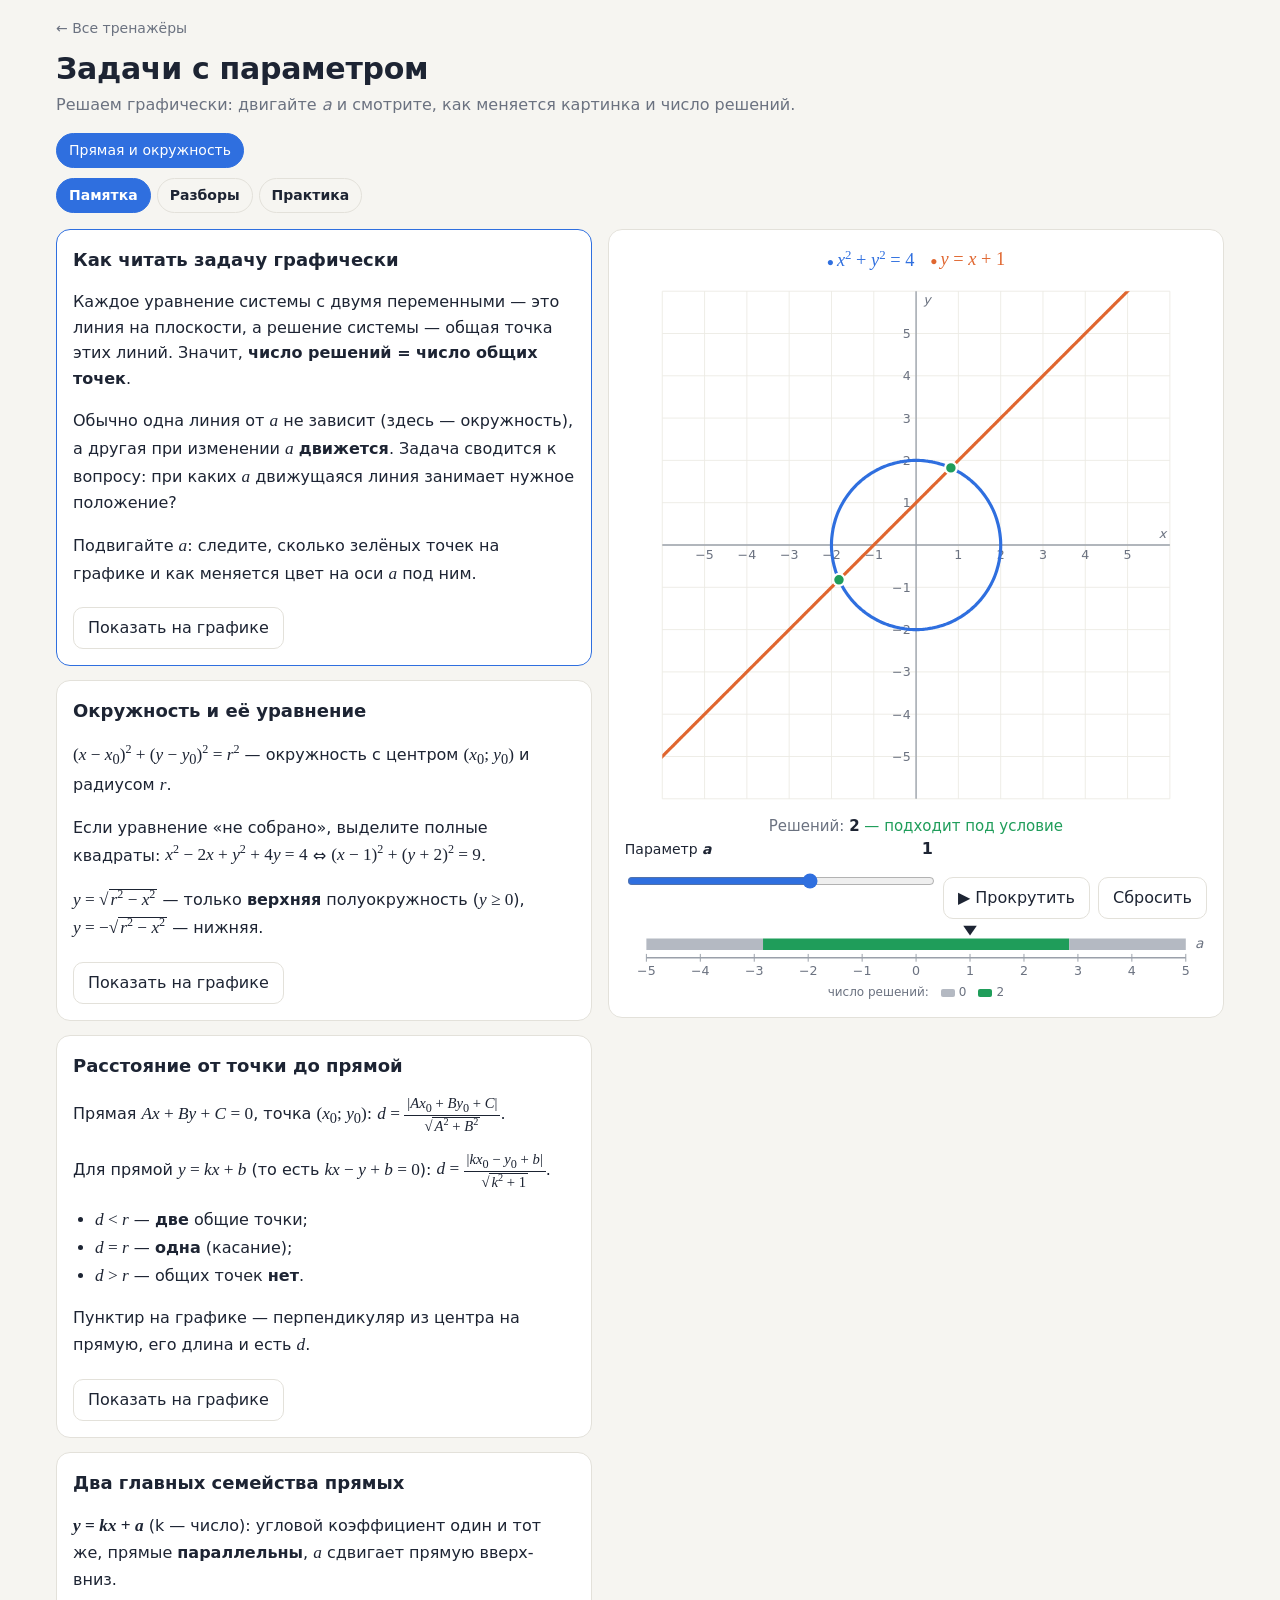
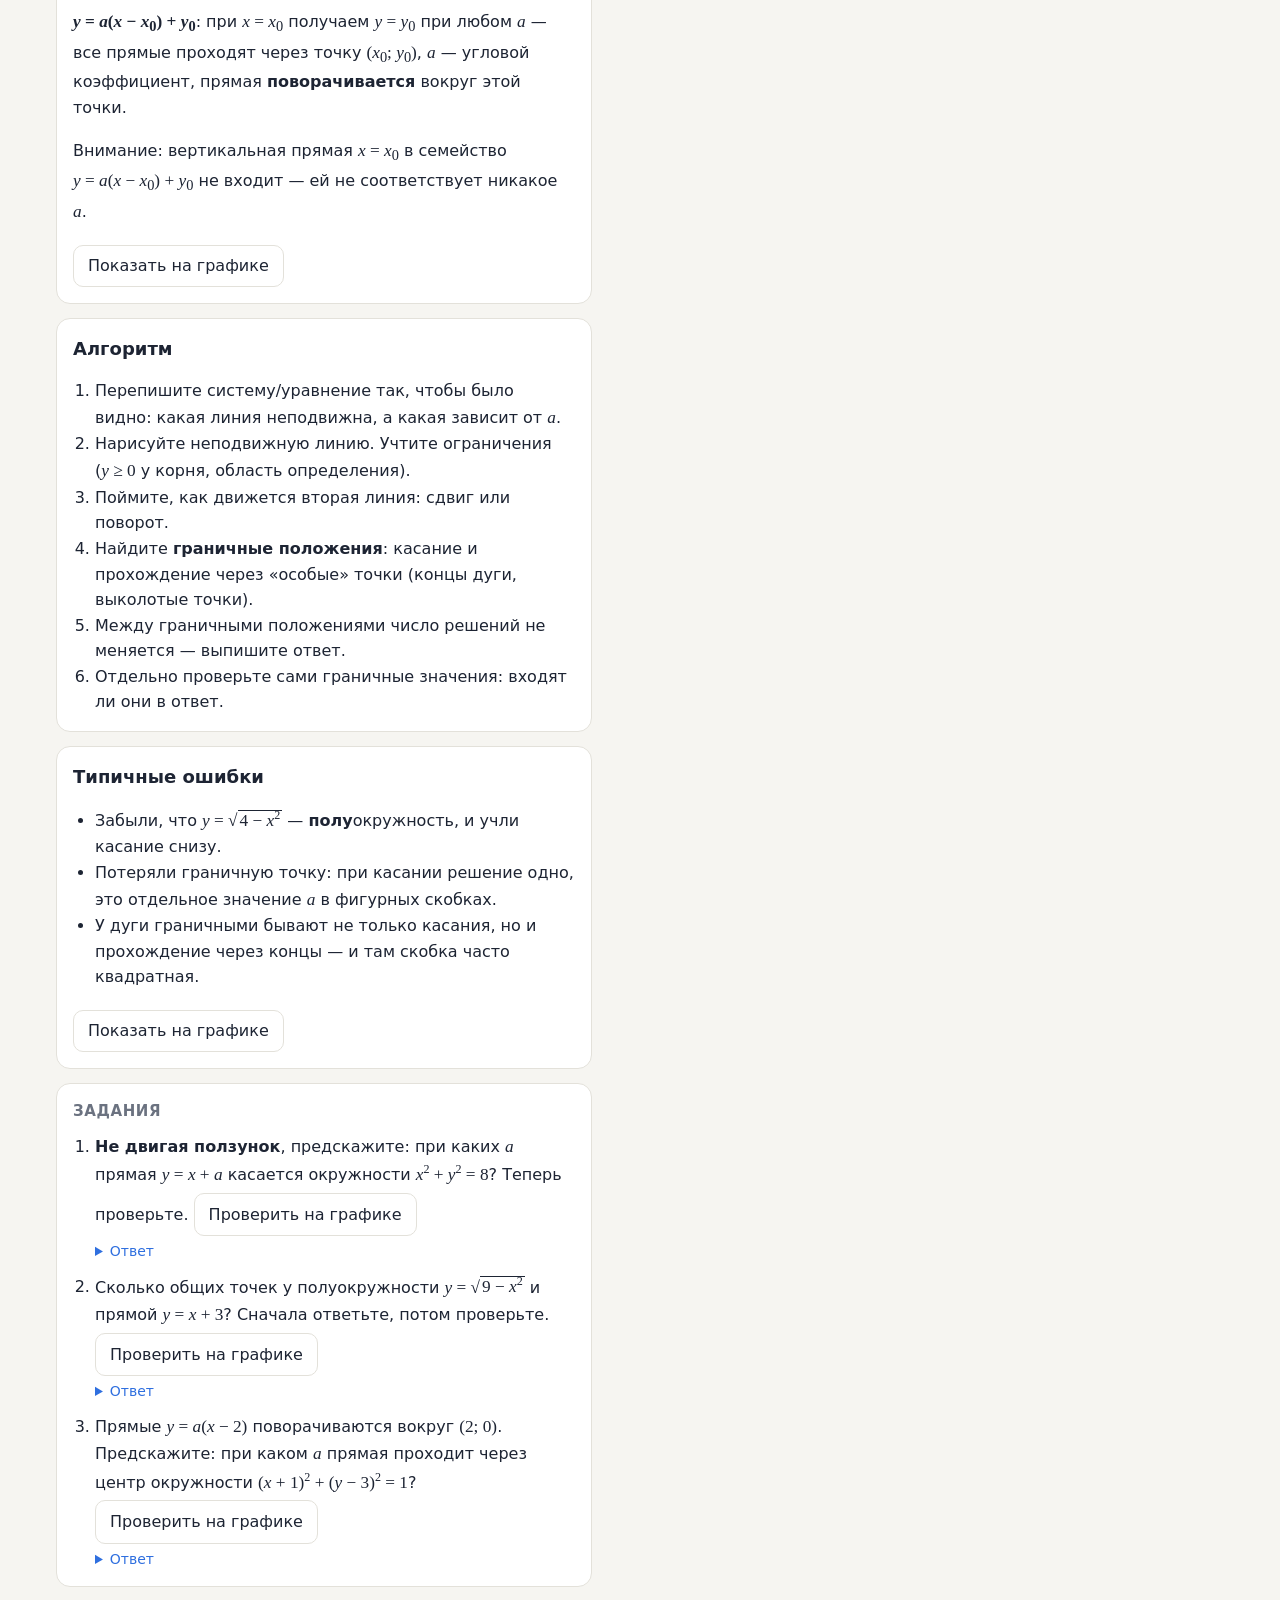
==== labs/parameters/index.html @ ad4dbe4e "Тренажёр «Задачи с параметром»: подтема «Прямая и окружность» - Движок: разбор формул, ответы-множес" ====
<!doctype html>
<html lang="ru">
<head>
<meta charset="utf-8">
<meta name="viewport" content="width=device-width, initial-scale=1">
<title>Задачи с параметром — Математическая лаборатория</title>
<link rel="stylesheet" href="../../shared/style.css">
<style>
  .frac { display: inline-flex; flex-direction: column; vertical-align: middle; text-align: center; font-size: .85em; line-height: 1.15; }
  .frac > span:first-child { border-bottom: 1.5px solid currentColor; padding: 0 3px; }
  .frac > span:last-child { padding: 0 3px; }
  .sqrt { white-space: nowrap; }
  .sqrt > span { border-top: 1.5px solid currentColor; padding: 0 2px; }
  .f { font-family: "Cambria Math", "STIX Two Math", "Times New Roman", serif; font-size: 1.08em; white-space: nowrap; }
  .f sup { font-size: .7em; }
  svg text { font-family: var(--font); }

  .pl { max-width: 1200px; margin: 0 auto; padding: 12px 16px 40px; display: grid; gap: 16px; }
  .pl-nav { display: grid; gap: 10px; }
  .pl-main { display: grid; grid-template-columns: minmax(0, 1fr) minmax(0, 1.15fr); gap: 16px; align-items: start; }
  @media (max-width: 860px) { .pl-main { grid-template-columns: minmax(0, 1fr); } }
  .pl-text { display: grid; gap: 14px; min-width: 0; }
  .pl-text .card > *:last-child { margin-bottom: 0; }
  .pl-text p, .pl-text li { line-height: 1.6; }
  .pl-text ul, .pl-text ol { padding-left: 22px; }
  .pl-stage { position: sticky; top: 8px; display: grid; gap: 10px; min-width: 0; }
  .pl-stage .plot { max-height: calc(100vh - 360px); min-height: 240px; }
  /* телефон: график сверху, под ним шаги и кнопки — не нужно листать туда-обратно */
  @media (max-width: 860px) {
    .pl-stage { order: -1; }
    .pl[data-tab="practice"] .pl-stage { order: 0; }
    .pl-stage .a-row { grid-template-columns: minmax(0, 1fr); }
    .pl-stage .plot { max-height: 46vh; min-height: 0; }
  }
  @media (max-width: 860px) { .pl-stage { position: static; } }
  .tabs .chip { font-weight: 600; }

  .memo-sec.active { border-color: var(--accent); }
  .memo-sec h3, .ex h3 { margin: 0 0 8px; font-size: 18px; }
  .scene-btn { margin-top: 4px; }

  .system { display: inline-flex; align-items: stretch; gap: 6px; margin: 6px 0; font-size: 1.1em; max-width: 100%; overflow-x: auto; }
  .system .brace { font-size: 2.6em; line-height: .9; font-weight: 200; }
  .system .rows { display: grid; gap: 4px; align-content: center; }

  .steps { display: grid; gap: 8px; margin: 10px 0; padding: 0; list-style: none; }
  .steps li { border-left: 3px solid var(--line); padding: 4px 0 4px 12px; color: var(--muted); }
  .steps li.cur { border-color: var(--accent); color: var(--ink); }
  .steps li.cur::marker { color: var(--accent); }

  .eqs { display: flex; flex-wrap: wrap; gap: 4px 16px; justify-content: center; font-size: 17px; }
  .eqs .p0 { color: var(--accent); } .eqs .p1 { color: var(--warm); }
  .eqs > span::before { content: "● "; font-size: 12px; vertical-align: middle; }
  .count { text-align: center; font-size: 15px; color: var(--muted); min-height: 1.5em; }
  .count b { color: var(--ink); }
  .a-row { display: grid; grid-template-columns: minmax(0, 1fr) auto; gap: 10px; align-items: end; }
  .map { width: 100%; height: auto; display: block; touch-action: none; cursor: pointer; }
  .map-legend { display: flex; gap: 12px; flex-wrap: wrap; font-size: 12px; color: var(--muted); justify-content: center; }
  .map-legend i { display: inline-block; width: 14px; height: 8px; border-radius: 2px; margin-right: 4px; vertical-align: middle; }
  .hidden-stage { text-align: center; color: var(--muted); padding: 40px 16px; }

  .answer-box { display: grid; gap: 8px; }
  .answer-box input { width: 100%; padding: 10px 12px; border-radius: 10px; border: 1px solid var(--line); background: var(--panel); font-size: 18px; }
  .kbd { display: flex; flex-wrap: wrap; gap: 6px; }
  .kbd button { min-width: 40px; padding: 6px 10px; border-radius: 8px; border: 1px solid var(--line); background: var(--bg); cursor: pointer; font-size: 16px; }
  .preview { font-size: 15px; color: var(--muted); min-height: 1.5em; }
  .preview.err { color: #d4483b; }
  .verdict-box { border-radius: 10px; padding: 10px 12px; font-weight: 600; }
  .verdict-box.ok { background: color-mix(in srgb, var(--good) 15%, transparent); color: var(--good); }
  .verdict-box.bad { background: color-mix(in srgb, #e5484d 14%, transparent); color: #d4483b; }
  .verdict-box .right { display: block; font-weight: 400; color: var(--ink); margin-top: 4px; }
  .src-note { font-size: 13px; color: var(--muted); }
</style>
</head>
<body>
<header class="lab-header">
  <a class="back" href="../../index.html">← Все тренажёры</a>
  <h1>Задачи с параметром</h1>
  <p>Решаем графически: двигайте <i>a</i> и смотрите, как меняется картинка и число решений.</p>
</header>

<main class="pl">
  <div class="pl-nav">
    <div class="chips" id="topics" role="group" aria-label="Подтема"></div>
    <div class="chips tabs" id="tabs" role="group" aria-label="Раздел">
      <button class="chip" data-tab="memo">Памятка</button>
      <button class="chip" data-tab="examples">Разборы</button>
      <button class="chip" data-tab="practice">Практика</button>
    </div>
  </div>

  <div class="pl-main">
    <section class="pl-text" id="text"></section>

    <section class="pl-stage">
      <div class="card" id="stageCard">
        <div class="eqs" id="eqs"></div>
        <svg class="plot" id="plot" role="img" aria-label="График"></svg>
        <div class="count" id="count"></div>
        <div class="a-row">
          <div id="aSlider"></div>
          <div class="btn-row">
            <button class="btn" id="play" title="Прокрутить a по всему диапазону">▶ Прокрутить</button>
            <button class="btn" id="reset" title="Вернуть a в начальное положение">Сбросить</button>
          </div>
        </div>
        <svg class="map" id="map" role="img" aria-label="Карта ответа: число решений при разных a"></svg>
        <div class="map-legend" id="legend"></div>
      </div>
      <div class="card hidden-stage" id="stageHidden" hidden>
        <p>График откроется после проверки — сначала попробуйте решить сами.</p>
        <button class="btn" id="peek">Всё равно показать</button>
      </div>
    </section>
  </div>
</main>

<script src="../../shared/ui.js"></script>
<script src="engine/expr.js"></script>
<script src="engine/sets.js"></script>
<script src="engine/solve.js"></script>
<script src="engine/plot.js"></script>
<script src="topics/circle-line.js"></script>
<script src="bank/teacher.js"></script>
<script src="app.js"></script>
</body>
</html>
---- shared/style.css ----
:root {
  --bg: #f6f5f1;
  --panel: #ffffff;
  --ink: #1d2433;
  --muted: #6b7280;
  --line: #e3e1da;
  --grid: #ecebe5;
  --axis: #9aa0aa;
  --accent: #2f6fdf;      /* основной график */
  --accent-soft: #e6eefc;
  --ghost: #b4b9c2;       /* исходный график */
  --warm: #e0662f;        /* сдвиг, стрелки */
  --good: #1f9d5a;
  --target: #a24bd6;      /* график-цель */
  --radius: 14px;
  --font: "Inter", system-ui, -apple-system, "Segoe UI", Roboto, sans-serif;
}
@media (prefers-color-scheme: dark) {
  :root {
    --bg: #14171d; --panel: #1c2028; --ink: #e8eaee; --muted: #9aa1ad;
    --line: #2c323d; --grid: #232833; --axis: #5d6573;
    --accent: #6ea0ff; --accent-soft: #23314d; --ghost: #5a6170;
    --warm: #ff8a52; --good: #3cc47c; --target: #c47cf0;
  }
}
* { box-sizing: border-box; }
html, body { margin: 0; }
body {
  background: var(--bg); color: var(--ink); font-family: var(--font);
  font-size: 16px; line-height: 1.5; -webkit-text-size-adjust: 100%;
}
a { color: var(--accent); }
button, input, select { font: inherit; color: inherit; }

/* Шапка */
.lab-header {
  max-width: 1200px; margin: 0 auto; padding: 16px 16px 4px;
}
.lab-header .back { font-size: 14px; text-decoration: none; color: var(--muted); }
.lab-header .back:hover { color: var(--accent); }
.lab-header h1 { margin: 6px 0 2px; font-size: clamp(22px, 4vw, 30px); letter-spacing: -0.01em; }
.lab-header p { margin: 0; color: var(--muted); }

/* Раскладка: панель + модель */
/* Компьютер: панель слева, модель и задания справа.
   Телефон: модель → панель → задания (ползунки сразу под графиком). */
.lab {
  max-width: 1200px; margin: 0 auto; padding: 12px 16px 40px;
  display: grid; grid-template-columns: 320px minmax(0, 1fr); gap: 16px; align-items: start;
  grid-template-areas: "panel stage" "panel tasks";
}
.lab > .panel { grid-area: panel; }
.lab > .stage { grid-area: stage; }
.lab > .tasks { grid-area: tasks; }
@media (max-width: 820px) {
  .lab { grid-template-columns: minmax(0, 1fr); grid-template-areas: "stage" "panel" "tasks"; }
}
.card {
  background: var(--panel); border: 1px solid var(--line);
  border-radius: var(--radius); padding: 16px;
}
.card h2 { font-size: 15px; margin: 0 0 10px; color: var(--muted); font-weight: 600;
  text-transform: uppercase; letter-spacing: 0.04em; }
.panel { display: flex; flex-direction: column; gap: 16px; }

/* Переключатель-плитки */
.chips { display: flex; flex-wrap: wrap; gap: 6px; }
.chip {
  border: 1px solid var(--line); background: transparent; border-radius: 999px;
  padding: 6px 12px; cursor: pointer; font-size: 14px;
}
.chip:hover { border-color: var(--accent); }
.chip[aria-pressed="true"] { background: var(--accent); border-color: var(--accent); color: #fff; }

/* Ползунок */
.slider { display: grid; gap: 4px; }
.slider-top { display: flex; justify-content: space-between; align-items: baseline; gap: 8px; }
.slider label { font-size: 14px; }
.slider output { font-variant-numeric: tabular-nums; font-weight: 700; min-width: 3.5ch; text-align: right; }
.slider input[type=range] { width: 100%; accent-color: var(--accent); height: 28px; }
.slider .hint { font-size: 13px; color: var(--muted); min-height: 1.4em; }

/* Чекбоксы и кнопки */
.toggles { display: grid; gap: 6px; font-size: 14px; }
.toggles label { display: flex; gap: 8px; align-items: center; cursor: pointer; }
.btn-row { display: flex; gap: 8px; flex-wrap: wrap; }
.btn {
  border: 1px solid var(--line); background: var(--panel); border-radius: 10px;
  padding: 8px 14px; cursor: pointer;
}
.btn:hover { border-color: var(--accent); }
.btn.primary { background: var(--accent); color: #fff; border-color: var(--accent); }

/* Формула */
.formula {
  font-family: "Cambria Math", "STIX Two Math", "Times New Roman", serif;
  font-size: clamp(22px, 3.2vw, 30px); text-align: center; padding: 6px 0 2px;
  white-space: nowrap; overflow-x: auto;
}
.formula .p { color: var(--warm); font-weight: 700; }
.formula .q { color: var(--warm); font-weight: 700; }
.verdict { text-align: center; color: var(--muted); font-size: 15px; min-height: 1.5em; }
.verdict b { color: var(--warm); }

/* Сцена */
.stage { display: flex; flex-direction: column; gap: 16px; }
.plot {
  width: 100%; height: auto; max-height: calc(100vh - 230px); min-height: 300px;
  display: block; margin: 0 auto; touch-action: none; user-select: none;
}
@media (max-width: 820px) { .plot { max-height: 55vh; min-height: 0; } }
.legend { display: flex; gap: 14px; flex-wrap: wrap; font-size: 13px; color: var(--muted); justify-content: center; }
.legend span::before {
  content: ""; display: inline-block; width: 18px; height: 0; margin-right: 6px;
  vertical-align: middle; border-top: 3px solid currentColor;
}
.legend .l-main { color: var(--accent); }
.legend .l-ghost { color: var(--ghost); }
.legend .l-ghost::before { border-top-style: dashed; }
.legend .l-target { color: var(--target); }
.legend .l-target::before { border-top-style: dotted; }

/* Задания */
.tasks ol { margin: 0; padding-left: 22px; display: grid; gap: 10px; }
.tasks details { margin-top: 4px; font-size: 14px; color: var(--muted); }
.tasks summary { cursor: pointer; color: var(--accent); }

/* Каталог */
.catalog { max-width: 1200px; margin: 0 auto; padding: 8px 16px 40px; }
.catalog-tools { display: flex; gap: 8px; flex-wrap: wrap; margin: 12px 0 16px; }
.catalog-tools input {
  flex: 1 1 240px; padding: 10px 14px; border-radius: 10px;
  border: 1px solid var(--line); background: var(--panel);
}
.grid-cards { display: grid; grid-template-columns: repeat(auto-fill, minmax(260px, 1fr)); gap: 14px; }
.lab-card {
  display: block; text-decoration: none; color: inherit; background: var(--panel);
  border: 1px solid var(--line); border-radius: var(--radius); padding: 16px;
  transition: border-color .15s, transform .15s;
}
.lab-card:hover { border-color: var(--accent); transform: translateY(-2px); }
.lab-card h3 { margin: 4px 0 6px; font-size: 18px; }
.lab-card p { margin: 0; color: var(--muted); font-size: 14px; }
.tag { display: inline-block; font-size: 12px; padding: 2px 8px; border-radius: 999px;
  background: var(--accent-soft); color: var(--accent); margin-right: 4px; }
.empty { color: var(--muted); }
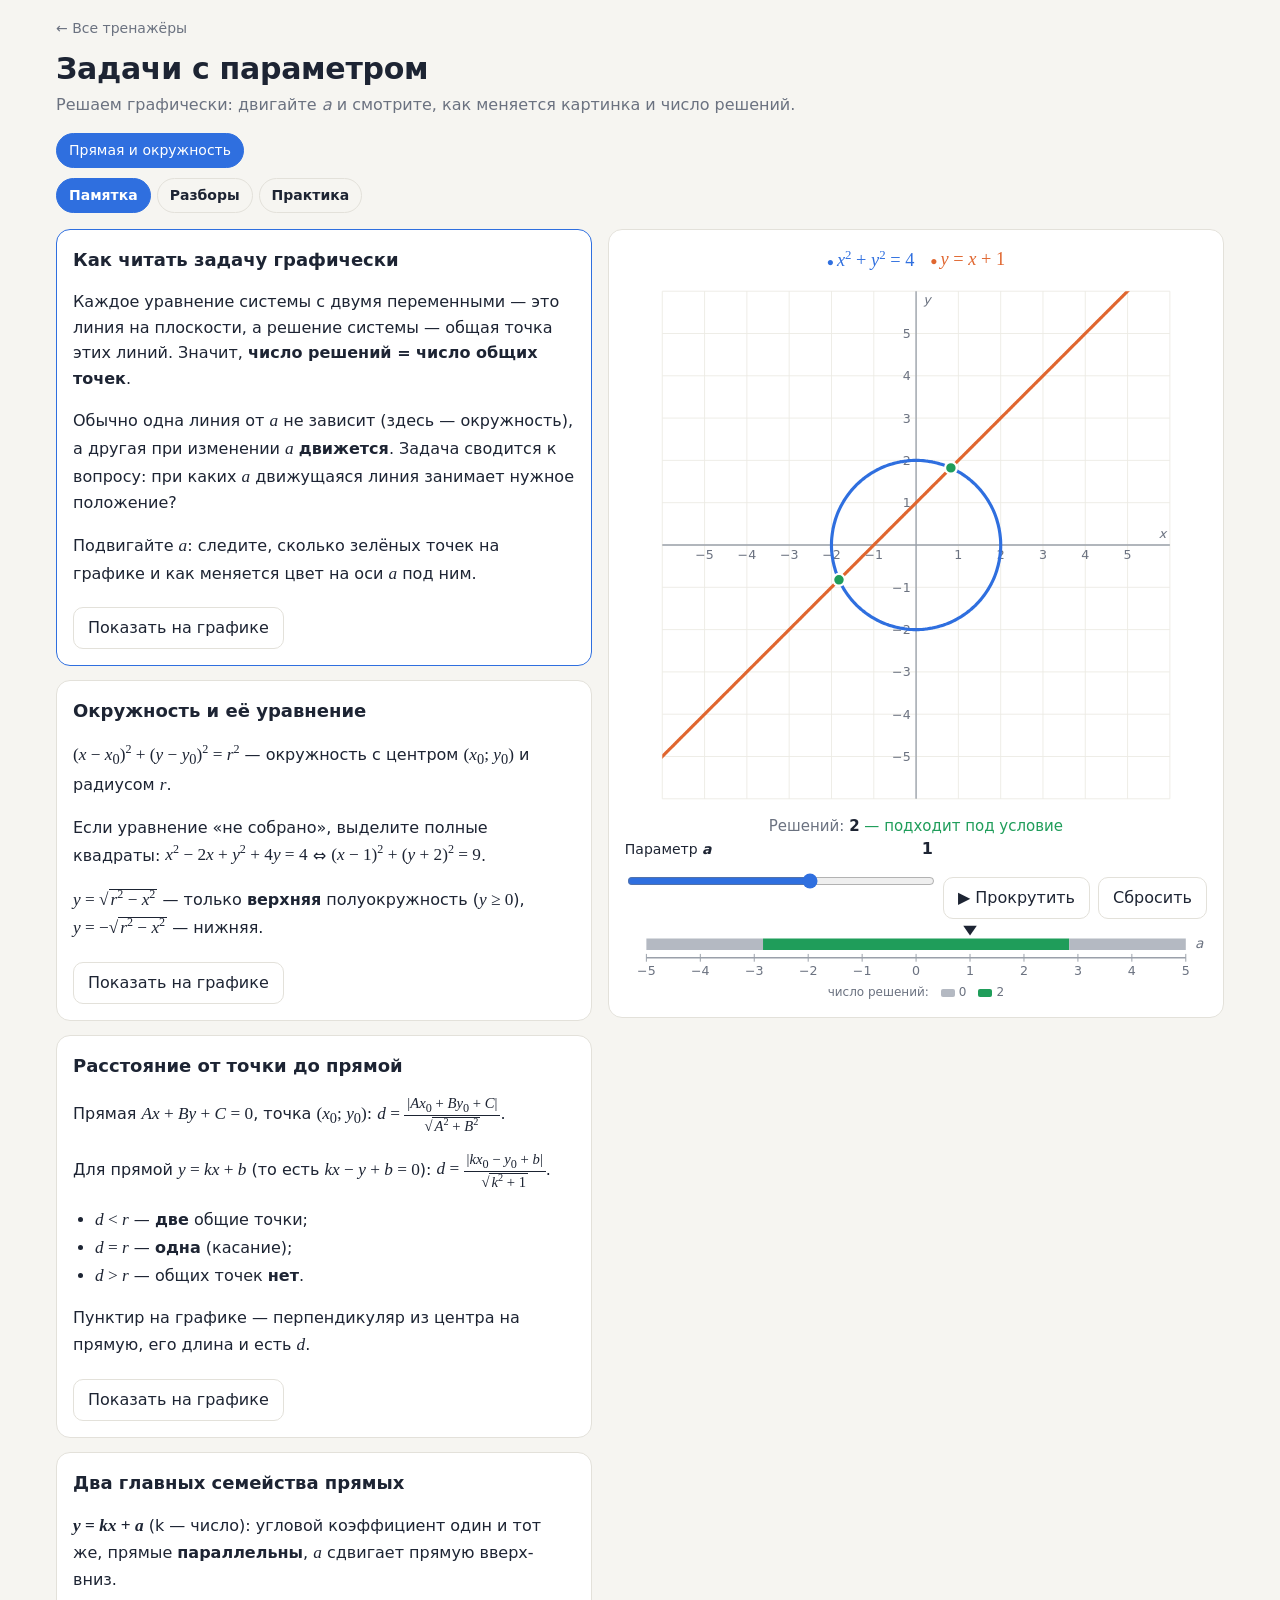
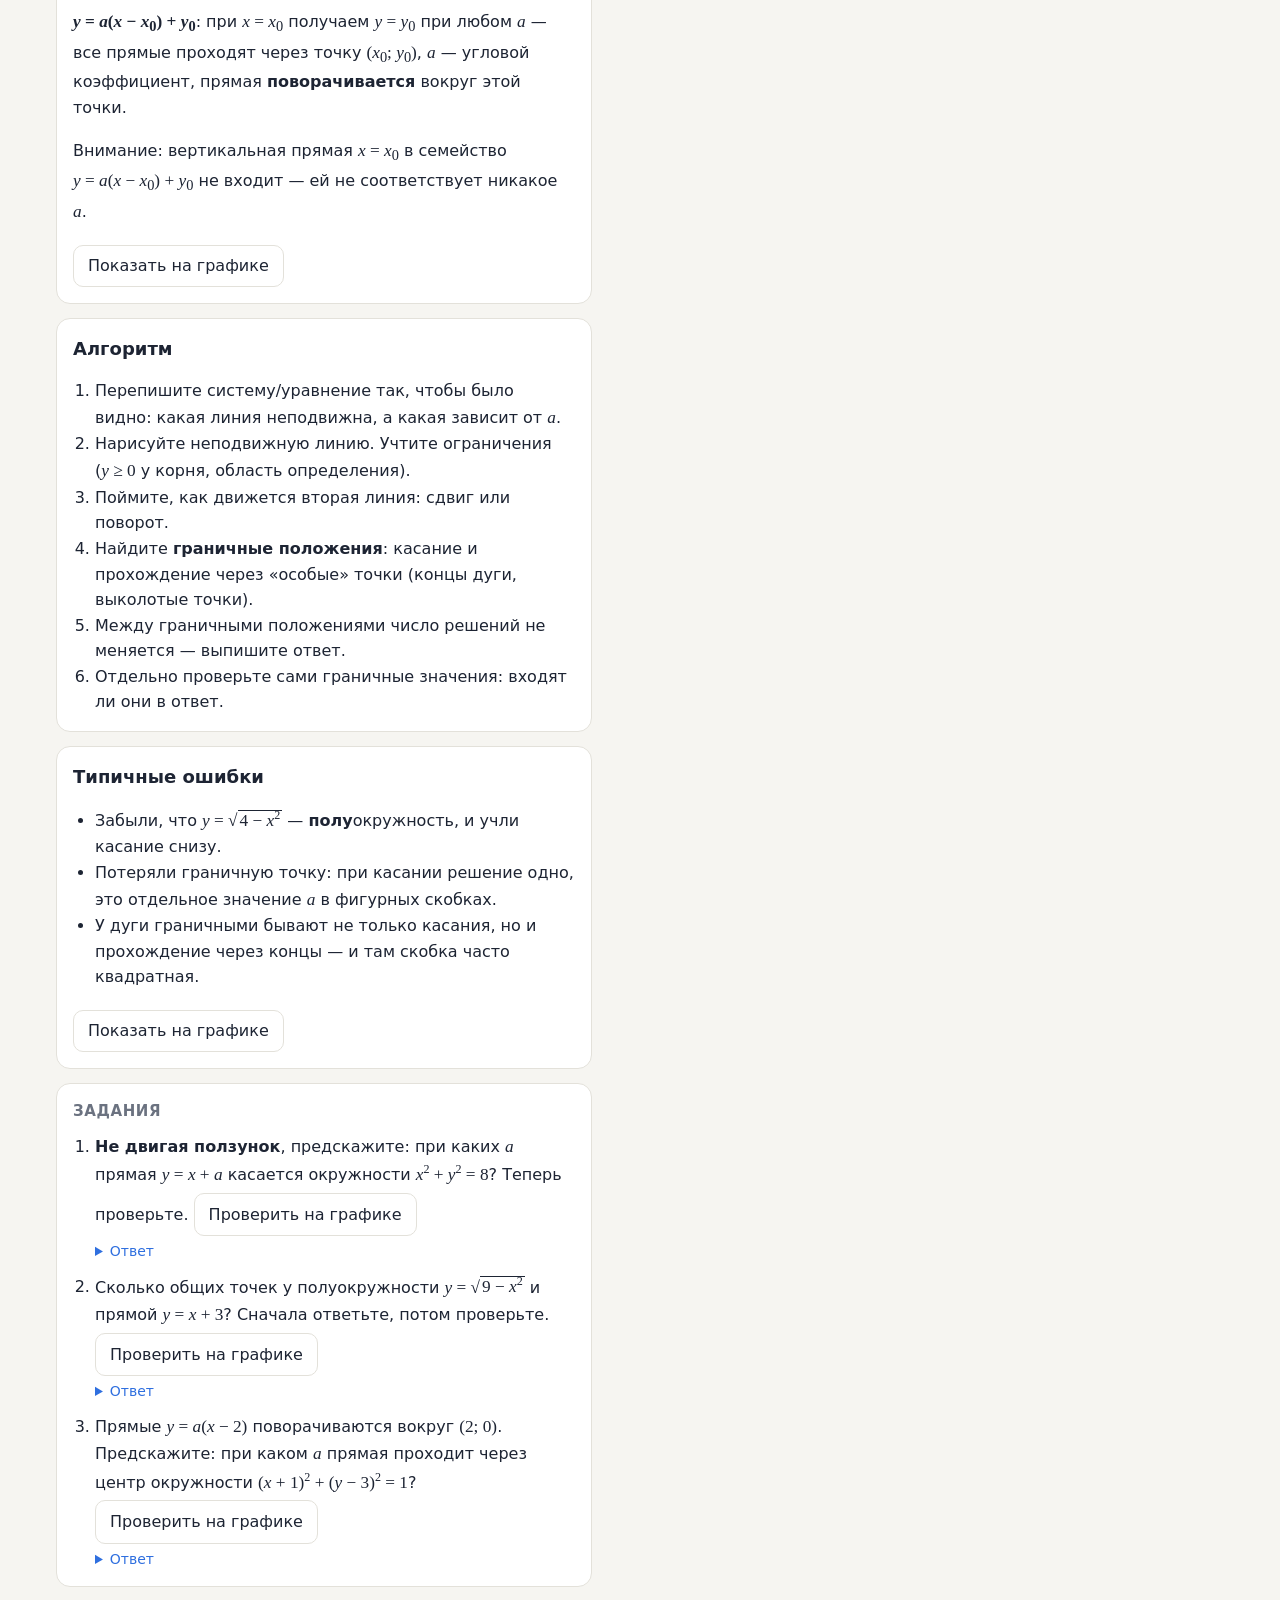
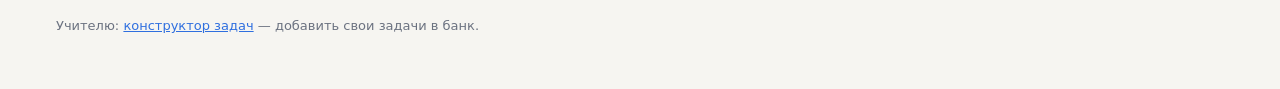
==== commit 1207da7b: "Конструктор задач для учителя - editor.html/editor.js: список задач банка, форма (условие, система, " ====
--- a/labs/parameters/index.html
+++ b/labs/parameters/index.html
@@ -5,72 +5,7 @@
 <meta name="viewport" content="width=device-width, initial-scale=1">
 <title>Задачи с параметром — Математическая лаборатория</title>
 <link rel="stylesheet" href="../../shared/style.css">
-<style>
-  .frac { display: inline-flex; flex-direction: column; vertical-align: middle; text-align: center; font-size: .85em; line-height: 1.15; }
-  .frac > span:first-child { border-bottom: 1.5px solid currentColor; padding: 0 3px; }
-  .frac > span:last-child { padding: 0 3px; }
-  .sqrt { white-space: nowrap; }
-  .sqrt > span { border-top: 1.5px solid currentColor; padding: 0 2px; }
-  .f { font-family: "Cambria Math", "STIX Two Math", "Times New Roman", serif; font-size: 1.08em; white-space: nowrap; }
-  .f sup { font-size: .7em; }
-  svg text { font-family: var(--font); }
-
-  .pl { max-width: 1200px; margin: 0 auto; padding: 12px 16px 40px; display: grid; gap: 16px; }
-  .pl-nav { display: grid; gap: 10px; }
-  .pl-main { display: grid; grid-template-columns: minmax(0, 1fr) minmax(0, 1.15fr); gap: 16px; align-items: start; }
-  @media (max-width: 860px) { .pl-main { grid-template-columns: minmax(0, 1fr); } }
-  .pl-text { display: grid; gap: 14px; min-width: 0; }
-  .pl-text .card > *:last-child { margin-bottom: 0; }
-  .pl-text p, .pl-text li { line-height: 1.6; }
-  .pl-text ul, .pl-text ol { padding-left: 22px; }
-  .pl-stage { position: sticky; top: 8px; display: grid; gap: 10px; min-width: 0; }
-  .pl-stage .plot { max-height: calc(100vh - 360px); min-height: 240px; }
-  /* телефон: график сверху, под ним шаги и кнопки — не нужно листать туда-обратно */
-  @media (max-width: 860px) {
-    .pl-stage { order: -1; }
-    .pl[data-tab="practice"] .pl-stage { order: 0; }
-    .pl-stage .a-row { grid-template-columns: minmax(0, 1fr); }
-    .pl-stage .plot { max-height: 46vh; min-height: 0; }
-  }
-  @media (max-width: 860px) { .pl-stage { position: static; } }
-  .tabs .chip { font-weight: 600; }
-
-  .memo-sec.active { border-color: var(--accent); }
-  .memo-sec h3, .ex h3 { margin: 0 0 8px; font-size: 18px; }
-  .scene-btn { margin-top: 4px; }
-
-  .system { display: inline-flex; align-items: stretch; gap: 6px; margin: 6px 0; font-size: 1.1em; max-width: 100%; overflow-x: auto; }
-  .system .brace { font-size: 2.6em; line-height: .9; font-weight: 200; }
-  .system .rows { display: grid; gap: 4px; align-content: center; }
-
-  .steps { display: grid; gap: 8px; margin: 10px 0; padding: 0; list-style: none; }
-  .steps li { border-left: 3px solid var(--line); padding: 4px 0 4px 12px; color: var(--muted); }
-  .steps li.cur { border-color: var(--accent); color: var(--ink); }
-  .steps li.cur::marker { color: var(--accent); }
-
-  .eqs { display: flex; flex-wrap: wrap; gap: 4px 16px; justify-content: center; font-size: 17px; }
-  .eqs .p0 { color: var(--accent); } .eqs .p1 { color: var(--warm); }
-  .eqs > span::before { content: "● "; font-size: 12px; vertical-align: middle; }
-  .count { text-align: center; font-size: 15px; color: var(--muted); min-height: 1.5em; }
-  .count b { color: var(--ink); }
-  .a-row { display: grid; grid-template-columns: minmax(0, 1fr) auto; gap: 10px; align-items: end; }
-  .map { width: 100%; height: auto; display: block; touch-action: none; cursor: pointer; }
-  .map-legend { display: flex; gap: 12px; flex-wrap: wrap; font-size: 12px; color: var(--muted); justify-content: center; }
-  .map-legend i { display: inline-block; width: 14px; height: 8px; border-radius: 2px; margin-right: 4px; vertical-align: middle; }
-  .hidden-stage { text-align: center; color: var(--muted); padding: 40px 16px; }
-
-  .answer-box { display: grid; gap: 8px; }
-  .answer-box input { width: 100%; padding: 10px 12px; border-radius: 10px; border: 1px solid var(--line); background: var(--panel); font-size: 18px; }
-  .kbd { display: flex; flex-wrap: wrap; gap: 6px; }
-  .kbd button { min-width: 40px; padding: 6px 10px; border-radius: 8px; border: 1px solid var(--line); background: var(--bg); cursor: pointer; font-size: 16px; }
-  .preview { font-size: 15px; color: var(--muted); min-height: 1.5em; }
-  .preview.err { color: #d4483b; }
-  .verdict-box { border-radius: 10px; padding: 10px 12px; font-weight: 600; }
-  .verdict-box.ok { background: color-mix(in srgb, var(--good) 15%, transparent); color: var(--good); }
-  .verdict-box.bad { background: color-mix(in srgb, #e5484d 14%, transparent); color: #d4483b; }
-  .verdict-box .right { display: block; font-weight: 400; color: var(--ink); margin-top: 4px; }
-  .src-note { font-size: 13px; color: var(--muted); }
-</style>
+<link rel="stylesheet" href="param.css">
 </head>
 <body>
 <header class="lab-header">
@@ -113,6 +48,7 @@
       </div>
     </section>
   </div>
+  <p class="src-note">Учителю: <a href="editor.html">конструктор задач</a> — добавить свои задачи в банк.</p>
 </main>
 
 <script src="../../shared/ui.js"></script>
@@ -120,6 +56,7 @@
 <script src="engine/sets.js"></script>
 <script src="engine/solve.js"></script>
 <script src="engine/plot.js"></script>
+<script src="engine/stage.js"></script>
 <script src="topics/circle-line.js"></script>
 <script src="bank/teacher.js"></script>
 <script src="app.js"></script>
--- a/labs/parameters/param.css
+++ b/labs/parameters/param.css
@@ -0,0 +1,65 @@
+/* Общие стили тренажёра «Задачи с параметром» и конструктора задач. */
+.frac { display: inline-flex; flex-direction: column; vertical-align: middle; text-align: center; font-size: .85em; line-height: 1.15; }
+.frac > span:first-child { border-bottom: 1.5px solid currentColor; padding: 0 3px; }
+.frac > span:last-child { padding: 0 3px; }
+.sqrt { white-space: nowrap; }
+.sqrt > span { border-top: 1.5px solid currentColor; padding: 0 2px; }
+.f { font-family: "Cambria Math", "STIX Two Math", "Times New Roman", serif; font-size: 1.08em; white-space: nowrap; }
+.f sup { font-size: .7em; }
+svg text { font-family: var(--font); }
+
+.pl { max-width: 1200px; margin: 0 auto; padding: 12px 16px 40px; display: grid; gap: 16px; }
+.pl-nav { display: grid; gap: 10px; }
+.pl-main { display: grid; grid-template-columns: minmax(0, 1fr) minmax(0, 1.15fr); gap: 16px; align-items: start; }
+@media (max-width: 860px) { .pl-main { grid-template-columns: minmax(0, 1fr); } }
+.pl-text { display: grid; gap: 14px; min-width: 0; }
+.pl-text .card > *:last-child { margin-bottom: 0; }
+.pl-text p, .pl-text li { line-height: 1.6; }
+.pl-text ul, .pl-text ol { padding-left: 22px; }
+.pl-stage { position: sticky; top: 8px; display: grid; gap: 10px; min-width: 0; }
+.pl-stage .plot { max-height: calc(100vh - 360px); min-height: 240px; }
+/* телефон: график сверху, под ним шаги и кнопки — не нужно листать туда-обратно */
+@media (max-width: 860px) {
+  .pl-stage { order: -1; }
+  .pl[data-tab="practice"] .pl-stage { order: 0; }
+  .pl-stage .a-row { grid-template-columns: minmax(0, 1fr); }
+  .pl-stage .plot { max-height: 46vh; min-height: 0; }
+}
+@media (max-width: 860px) { .pl-stage { position: static; } }
+.tabs .chip { font-weight: 600; }
+
+.memo-sec.active { border-color: var(--accent); }
+.memo-sec h3, .ex h3 { margin: 0 0 8px; font-size: 18px; }
+.scene-btn { margin-top: 4px; }
+
+.system { display: inline-flex; align-items: stretch; gap: 6px; margin: 6px 0; font-size: 1.1em; max-width: 100%; overflow-x: auto; }
+.system .brace { font-size: 2.6em; line-height: .9; font-weight: 200; }
+.system .rows { display: grid; gap: 4px; align-content: center; }
+
+.steps { display: grid; gap: 8px; margin: 10px 0; padding: 0; list-style: none; }
+.steps li { border-left: 3px solid var(--line); padding: 4px 0 4px 12px; color: var(--muted); }
+.steps li.cur { border-color: var(--accent); color: var(--ink); }
+.steps li.cur::marker { color: var(--accent); }
+
+.eqs { display: flex; flex-wrap: wrap; gap: 4px 16px; justify-content: center; font-size: 17px; }
+.eqs .p0 { color: var(--accent); } .eqs .p1 { color: var(--warm); }
+.eqs > span::before { content: "● "; font-size: 12px; vertical-align: middle; }
+.count { text-align: center; font-size: 15px; color: var(--muted); min-height: 1.5em; }
+.count b { color: var(--ink); }
+.a-row { display: grid; grid-template-columns: minmax(0, 1fr) auto; gap: 10px; align-items: end; }
+.map { width: 100%; height: auto; display: block; touch-action: none; cursor: pointer; }
+.map-legend { display: flex; gap: 12px; flex-wrap: wrap; font-size: 12px; color: var(--muted); justify-content: center; }
+.map-legend i { display: inline-block; width: 14px; height: 8px; border-radius: 2px; margin-right: 4px; vertical-align: middle; }
+.hidden-stage { text-align: center; color: var(--muted); padding: 40px 16px; }
+
+.answer-box { display: grid; gap: 8px; }
+.answer-box input { width: 100%; padding: 10px 12px; border-radius: 10px; border: 1px solid var(--line); background: var(--panel); font-size: 18px; }
+.kbd { display: flex; flex-wrap: wrap; gap: 6px; }
+.kbd button { min-width: 40px; padding: 6px 10px; border-radius: 8px; border: 1px solid var(--line); background: var(--bg); cursor: pointer; font-size: 16px; }
+.preview { font-size: 15px; color: var(--muted); min-height: 1.5em; }
+.preview.err { color: #d4483b; }
+.verdict-box { border-radius: 10px; padding: 10px 12px; font-weight: 600; }
+.verdict-box.ok { background: color-mix(in srgb, var(--good) 15%, transparent); color: var(--good); }
+.verdict-box.bad { background: color-mix(in srgb, #e5484d 14%, transparent); color: #d4483b; }
+.verdict-box .right { display: block; font-weight: 400; color: var(--ink); margin-top: 4px; }
+.src-note { font-size: 13px; color: var(--muted); }
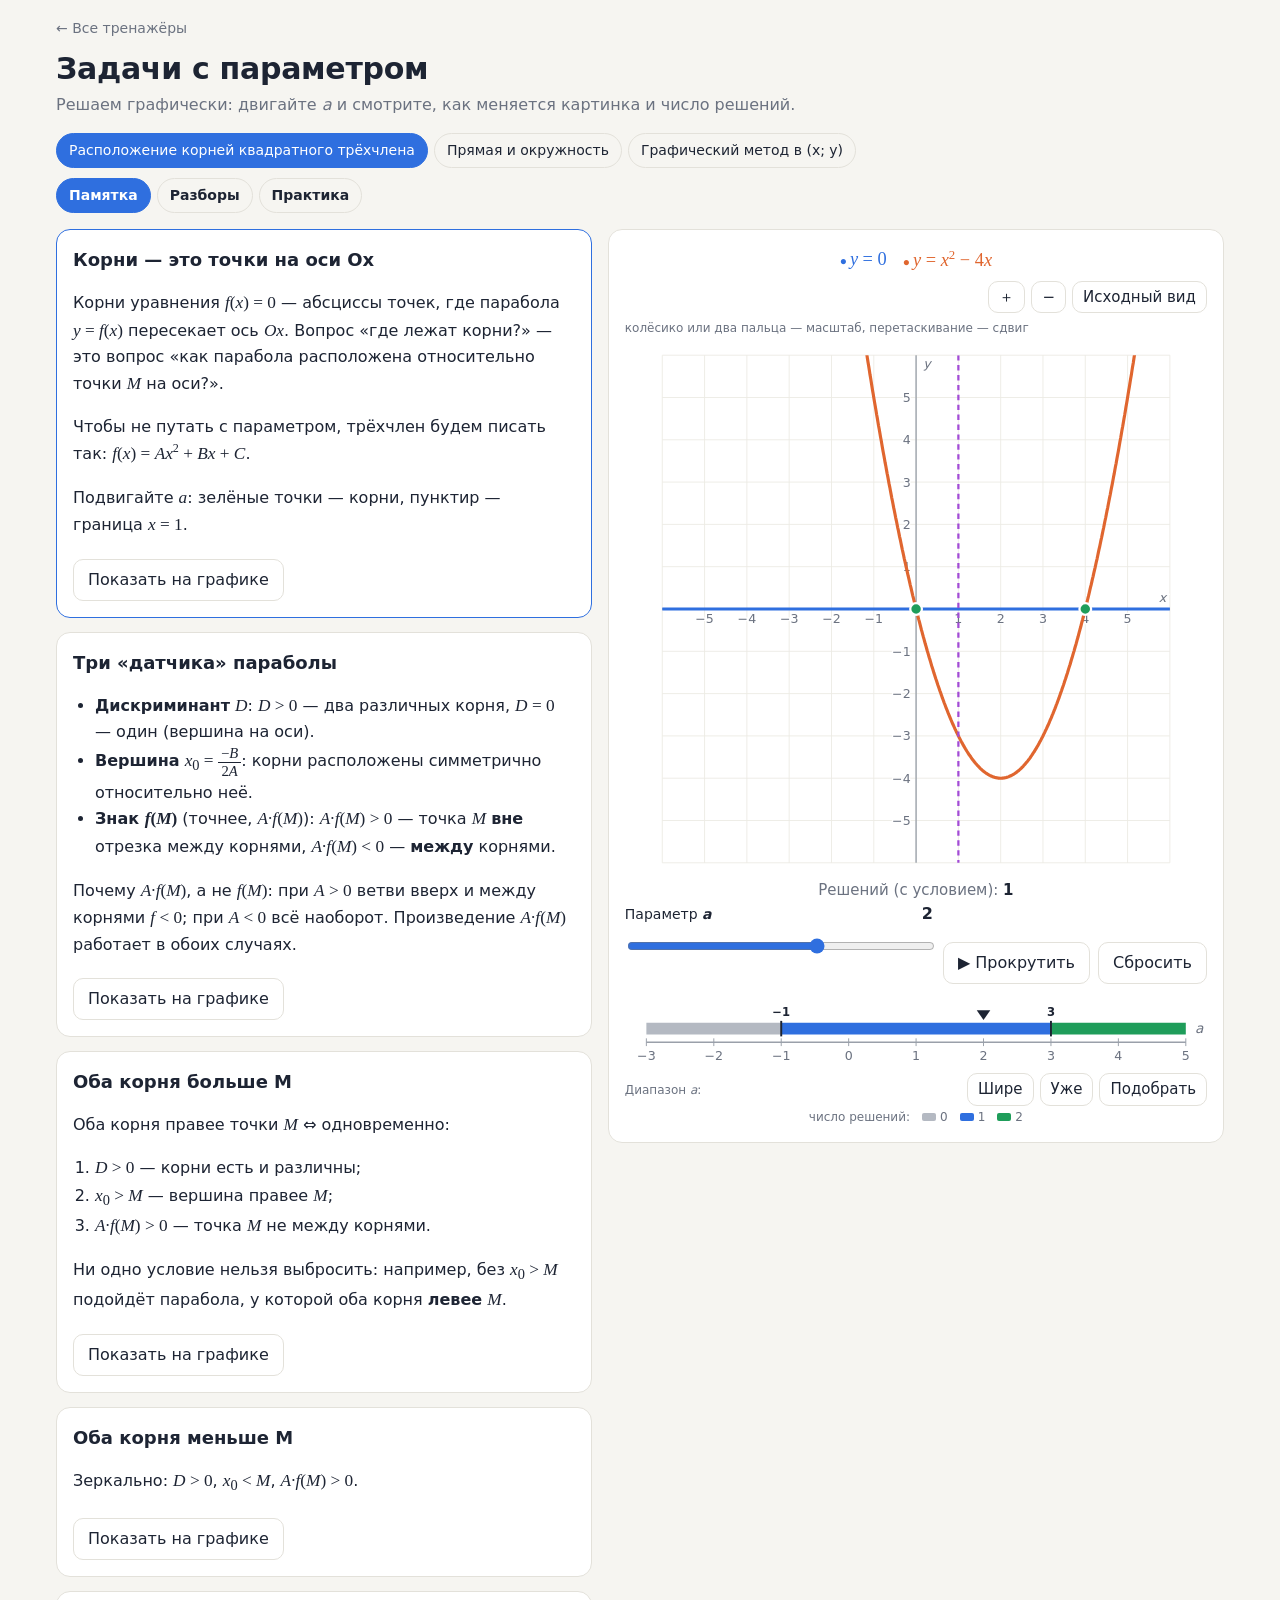
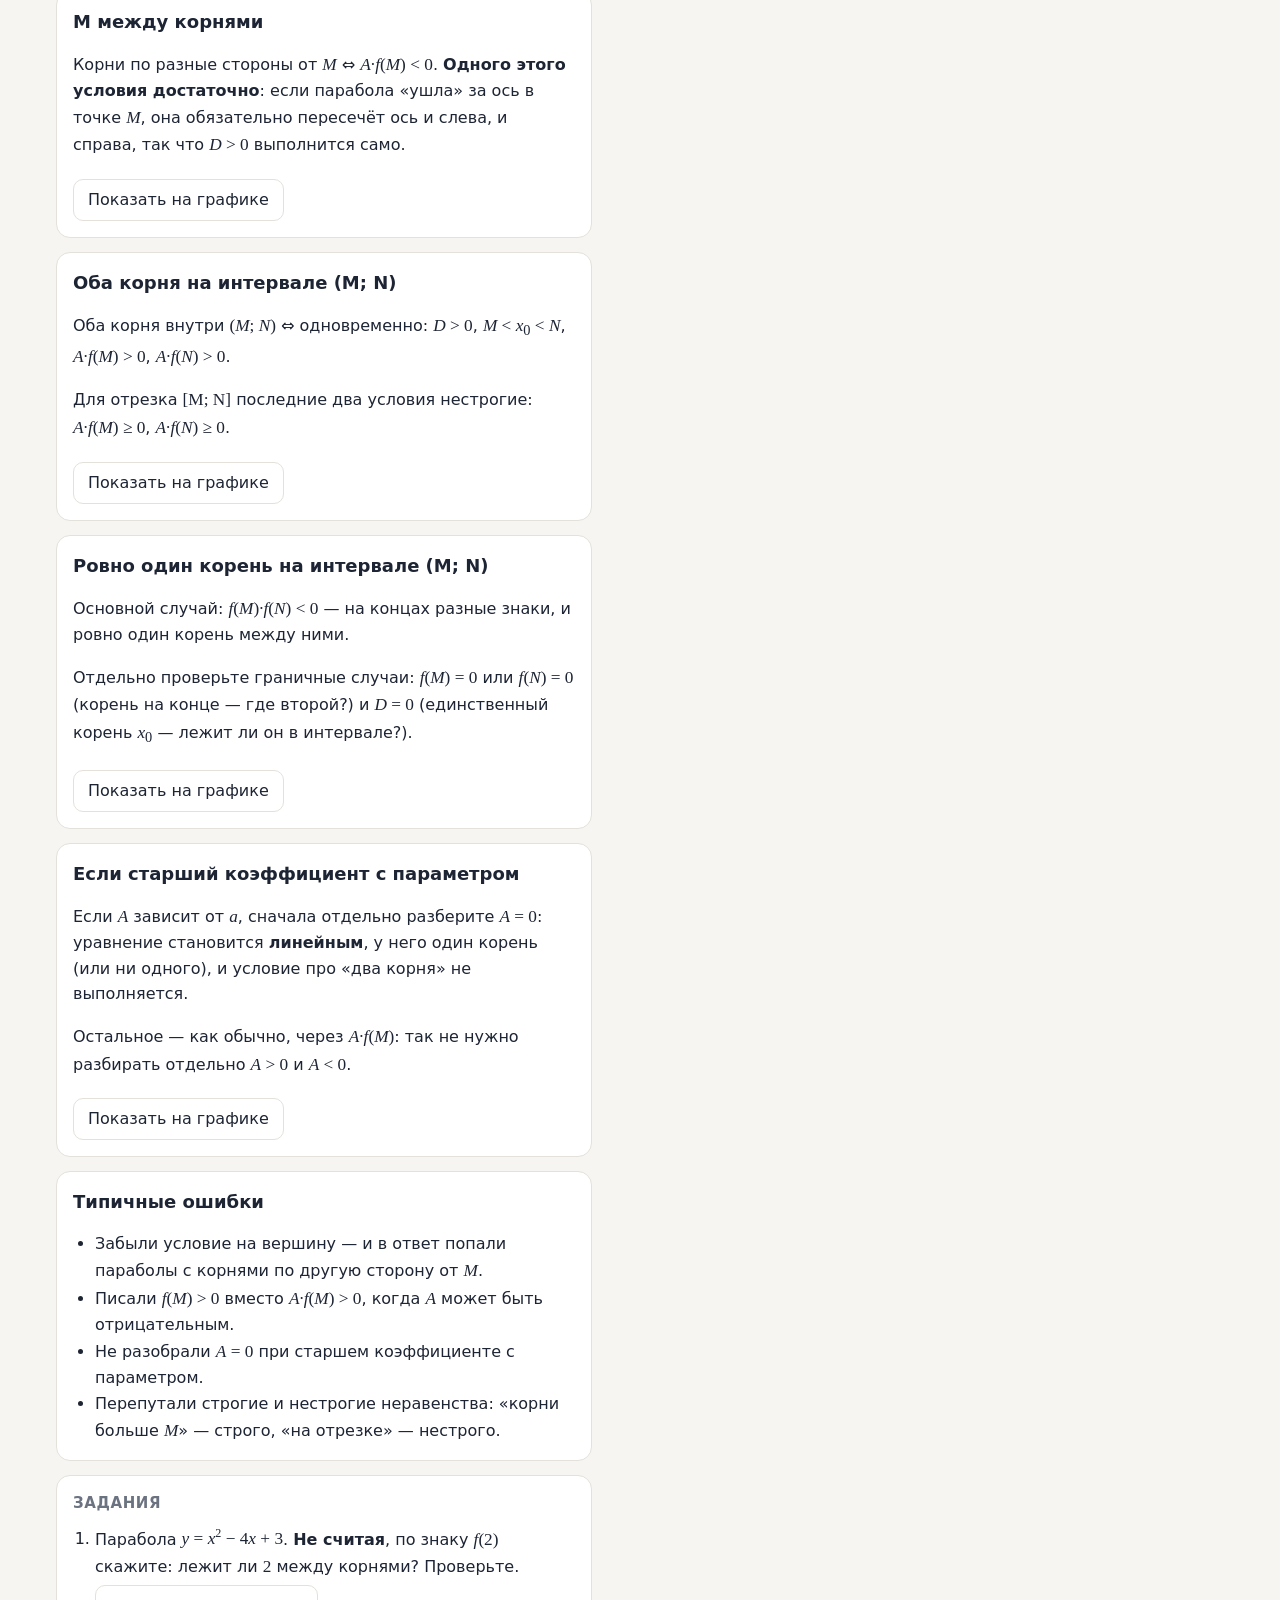
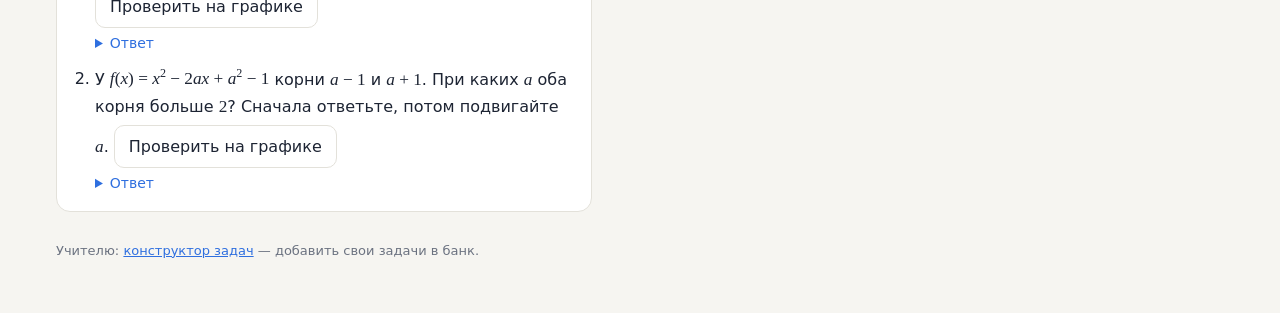
==== commit cdfb815b: "Подтемы «Расположение корней квадратного трёхчлена» и «Графический метод в (x; y)» Расположение корн" ====
--- a/labs/parameters/index.html
+++ b/labs/parameters/index.html
@@ -57,7 +57,9 @@
 <script src="engine/solve.js"></script>
 <script src="engine/plot.js"></script>
 <script src="engine/stage.js"></script>
+<script src="topics/quad-roots.js"></script>
 <script src="topics/circle-line.js"></script>
+<script src="topics/graph-xy.js"></script>
 <script src="bank/teacher.js"></script>
 <script src="app.js"></script>
 </body>
--- a/labs/parameters/param.css
+++ b/labs/parameters/param.css
@@ -1,3 +1,7 @@
+/* Цвета числа решений 5–8 на оси a (0–4 берутся из общей палитры) */
+:root { --n5: #c2410c; --n6: #0e7490; --n7: #a16207; --n8: #be185d; }
+@media (prefers-color-scheme: dark) { :root { --n5: #fb923c; --n6: #22d3ee; --n7: #facc15; --n8: #f472b6; } }
+
 /* Общие стили тренажёра «Задачи с параметром» и конструктора задач. */
 .frac { display: inline-flex; flex-direction: column; vertical-align: middle; text-align: center; font-size: .85em; line-height: 1.15; }
 .frac > span:first-child { border-bottom: 1.5px solid currentColor; padding: 0 3px; }
@@ -33,8 +37,8 @@
 .scene-btn { margin-top: 4px; }
 
 .system { display: inline-flex; align-items: stretch; gap: 6px; margin: 6px 0; font-size: 1.1em; max-width: 100%; overflow-x: auto; }
-.system .brace { font-size: 2.6em; line-height: .9; font-weight: 200; }
-.system .rows { display: grid; gap: 4px; align-content: center; }
+.system .brace { width: 12px; flex: none; min-height: 2.6em; }
+.system .rows { display: grid; gap: 8px; align-content: center; justify-items: start; padding: 3px 0; }
 
 .steps { display: grid; gap: 8px; margin: 10px 0; padding: 0; list-style: none; }
 .steps li { border-left: 3px solid var(--line); padding: 4px 0 4px 12px; color: var(--muted); }
@@ -63,3 +67,11 @@
 .verdict-box.bad { background: color-mix(in srgb, #e5484d 14%, transparent); color: #d4483b; }
 .verdict-box .right { display: block; font-weight: 400; color: var(--ink); margin-top: 4px; }
 .src-note { font-size: 13px; color: var(--muted); }
+
+/* приближение графика */
+.zoom-row { display: flex; gap: 6px; align-items: center; flex-wrap: wrap; justify-content: flex-end; margin: 6px 0 2px; }
+.zoom-row .btn { padding: 4px 10px; font-size: 15px; }
+.zoom-hint { font-size: 12px; color: var(--muted); margin-right: auto; }
+@media (max-width: 860px) { .zoom-hint { display: none; } }
+.plot { cursor: grab; }
+.plot:active { cursor: grabbing; }
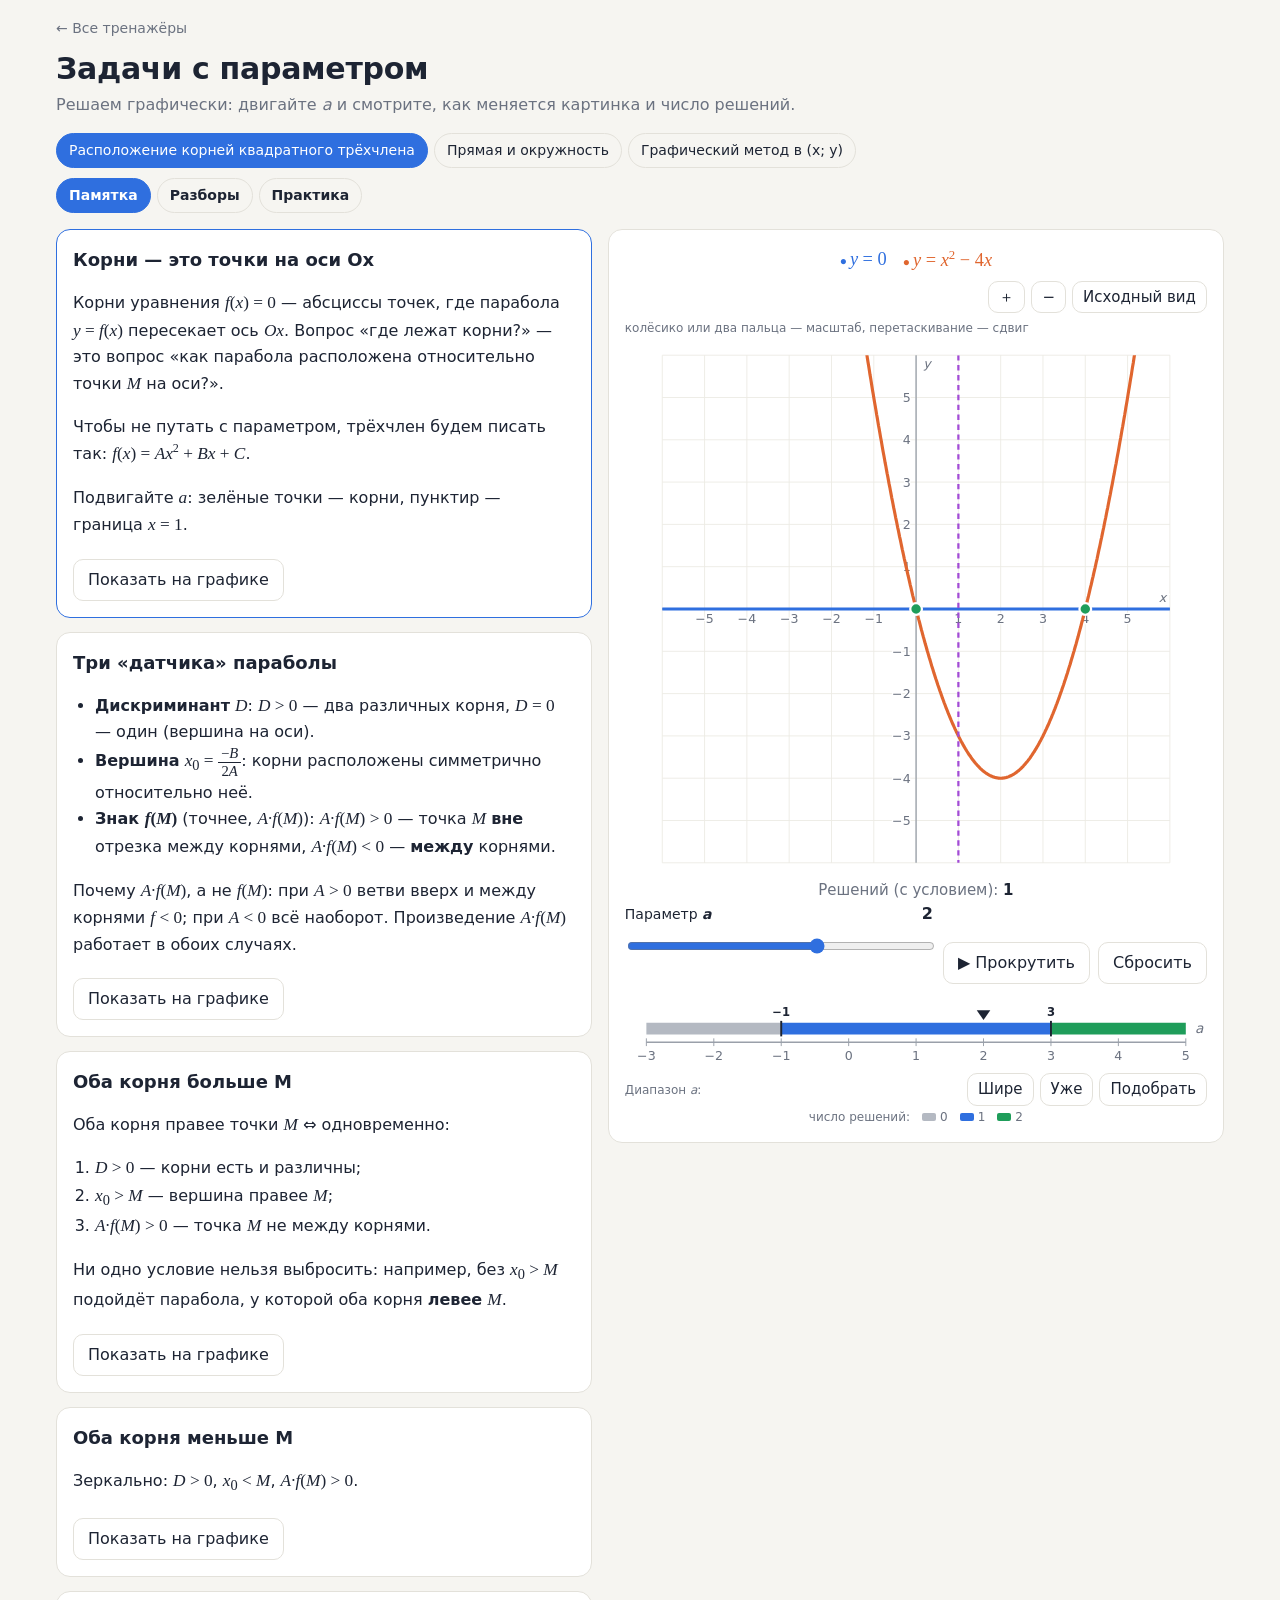
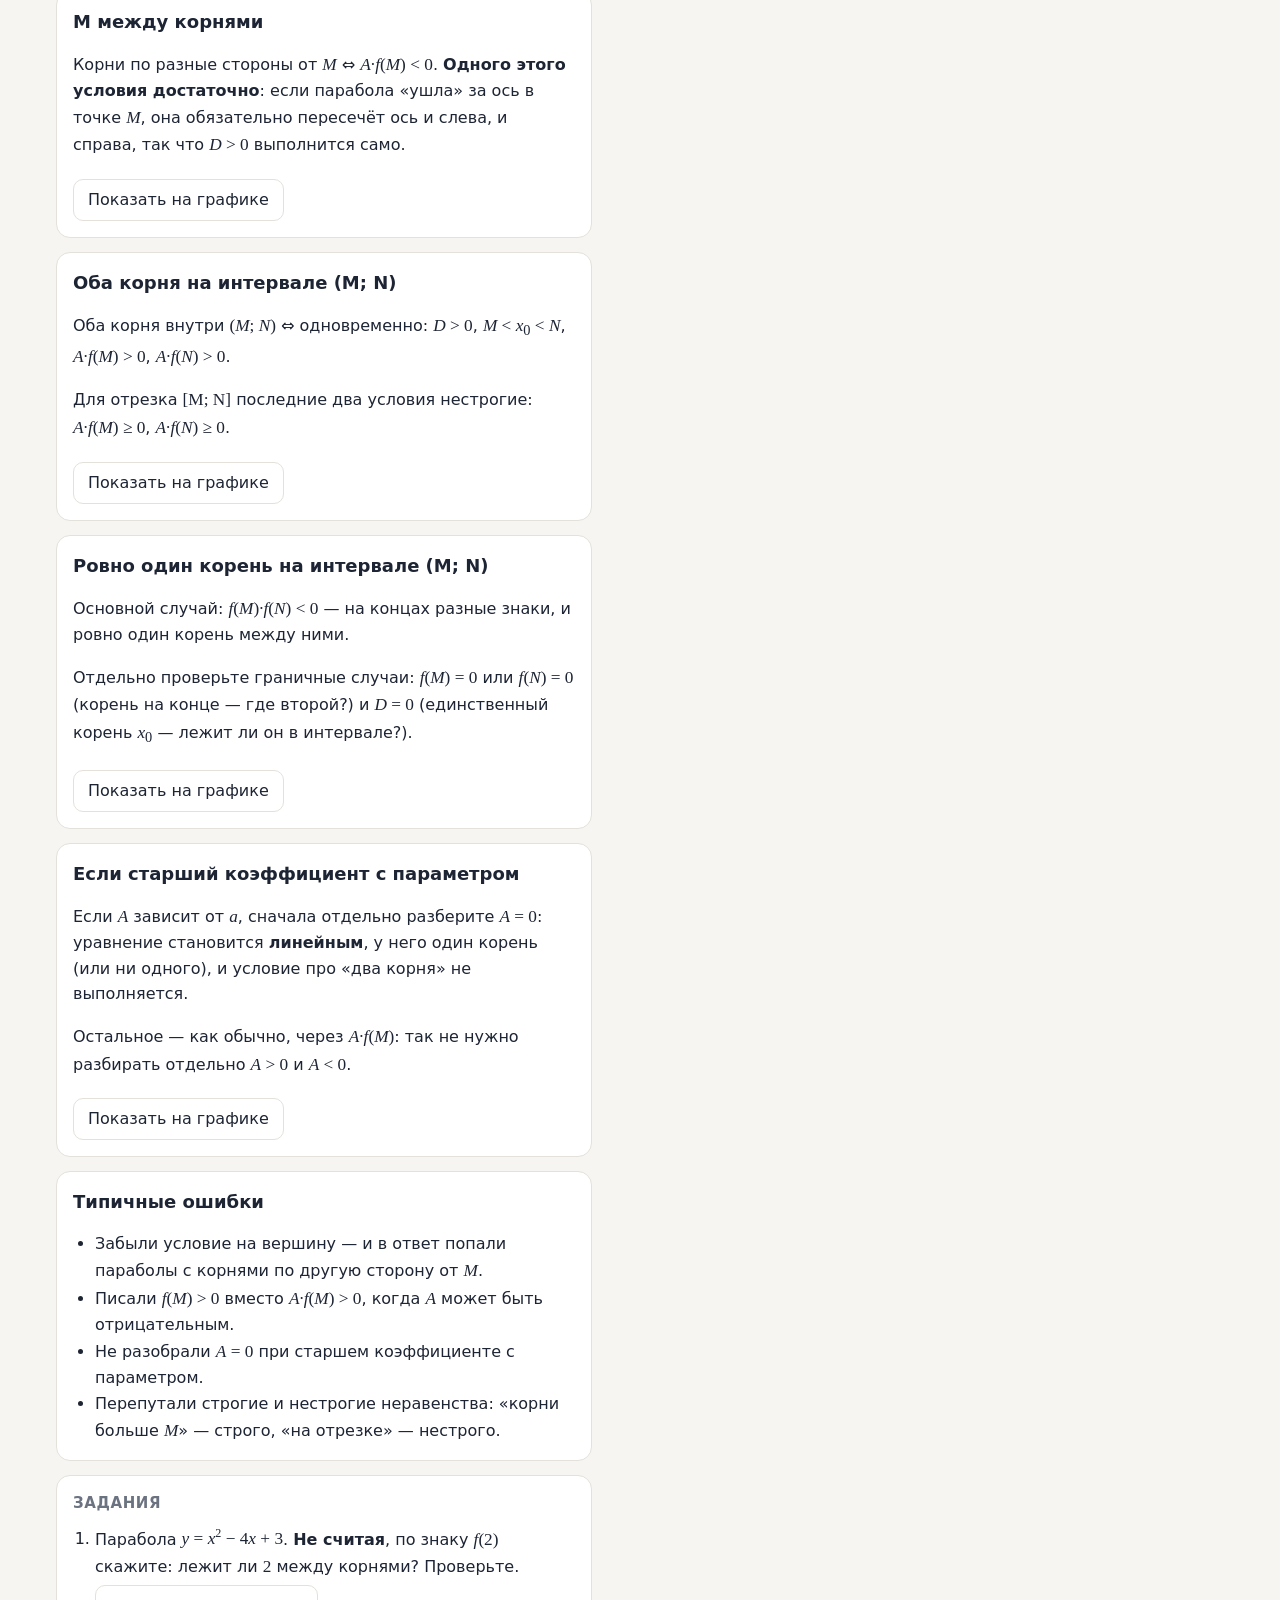
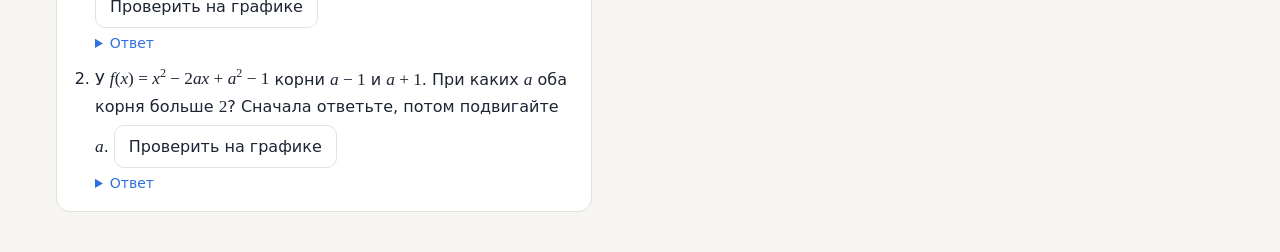
==== commit 9acacd40: "Конструктор задач — только у учителя, не на сайте В конструкторе видны ответы банка, а сайт статичес" ====
--- a/labs/parameters/index.html
+++ b/labs/parameters/index.html
@@ -48,7 +48,6 @@
       </div>
     </section>
   </div>
-  <p class="src-note">Учителю: <a href="editor.html">конструктор задач</a> — добавить свои задачи в банк.</p>
 </main>
 
 <script src="../../shared/ui.js"></script>
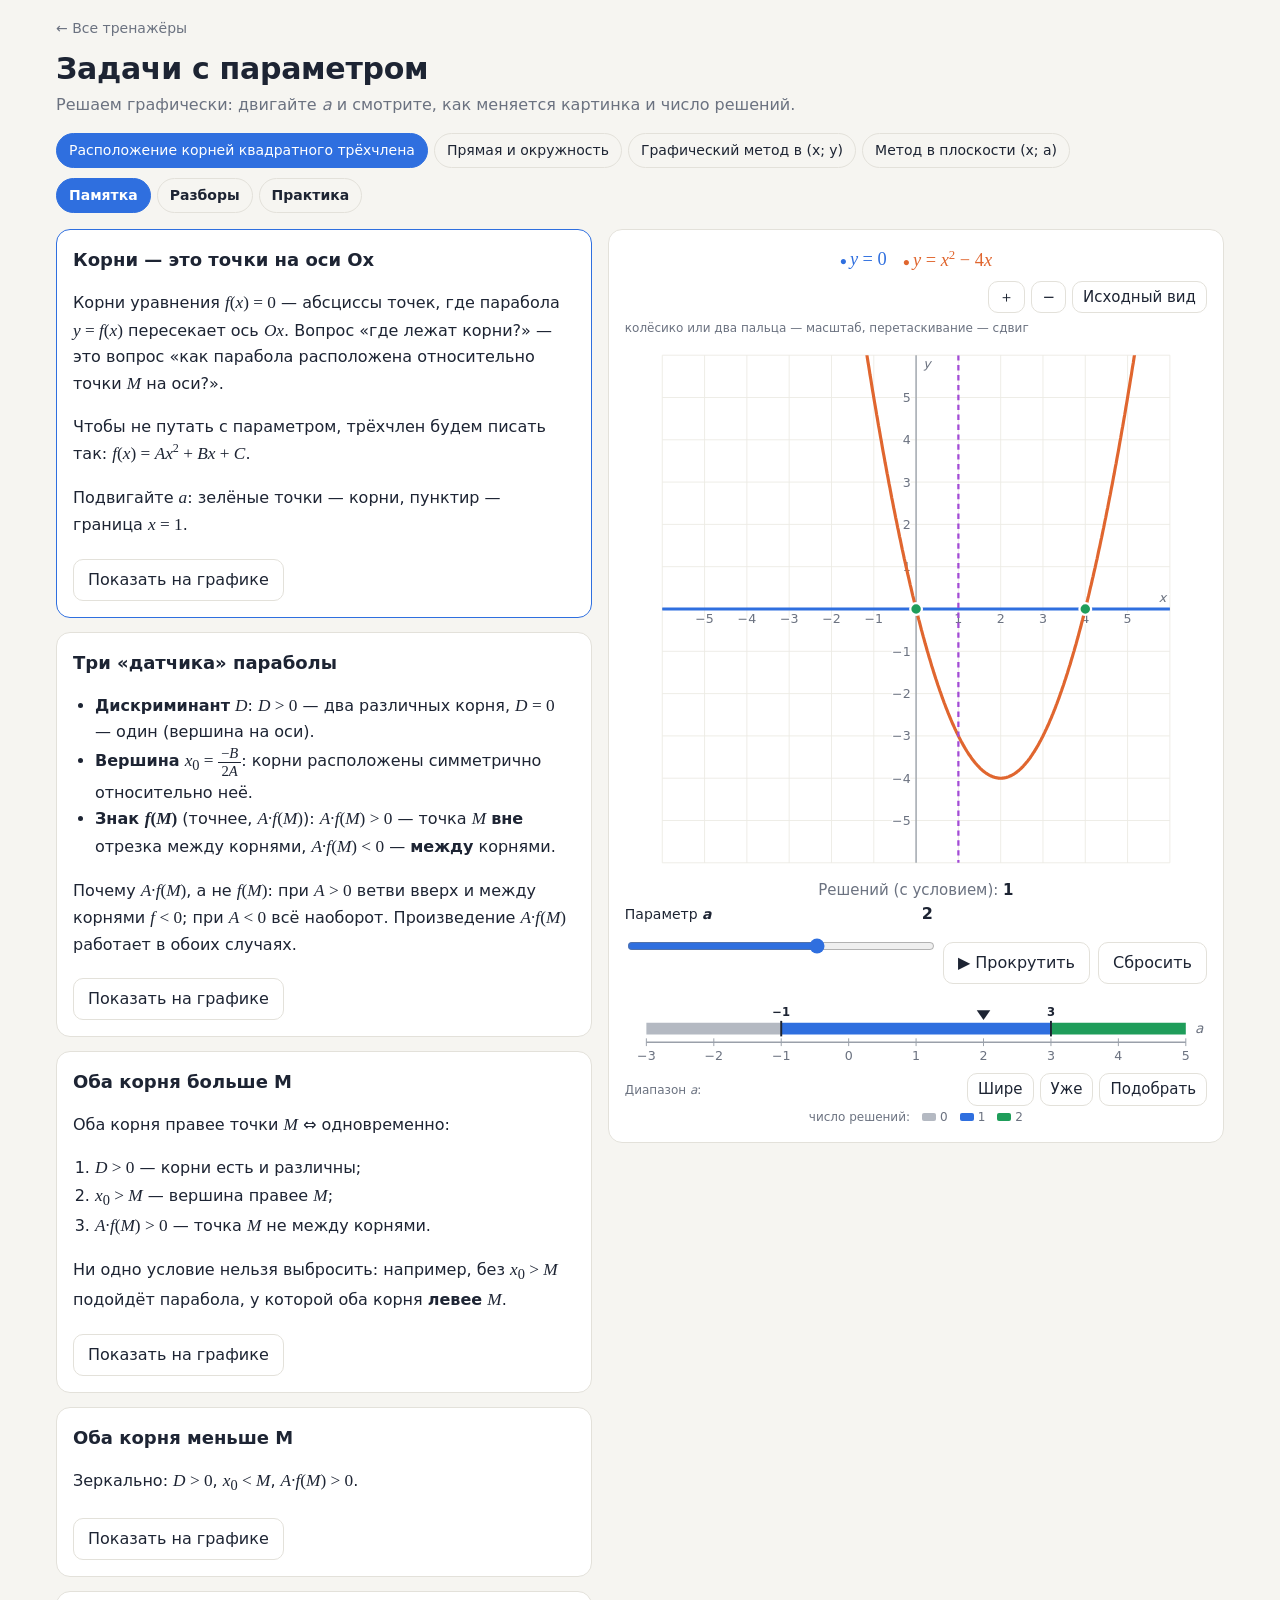
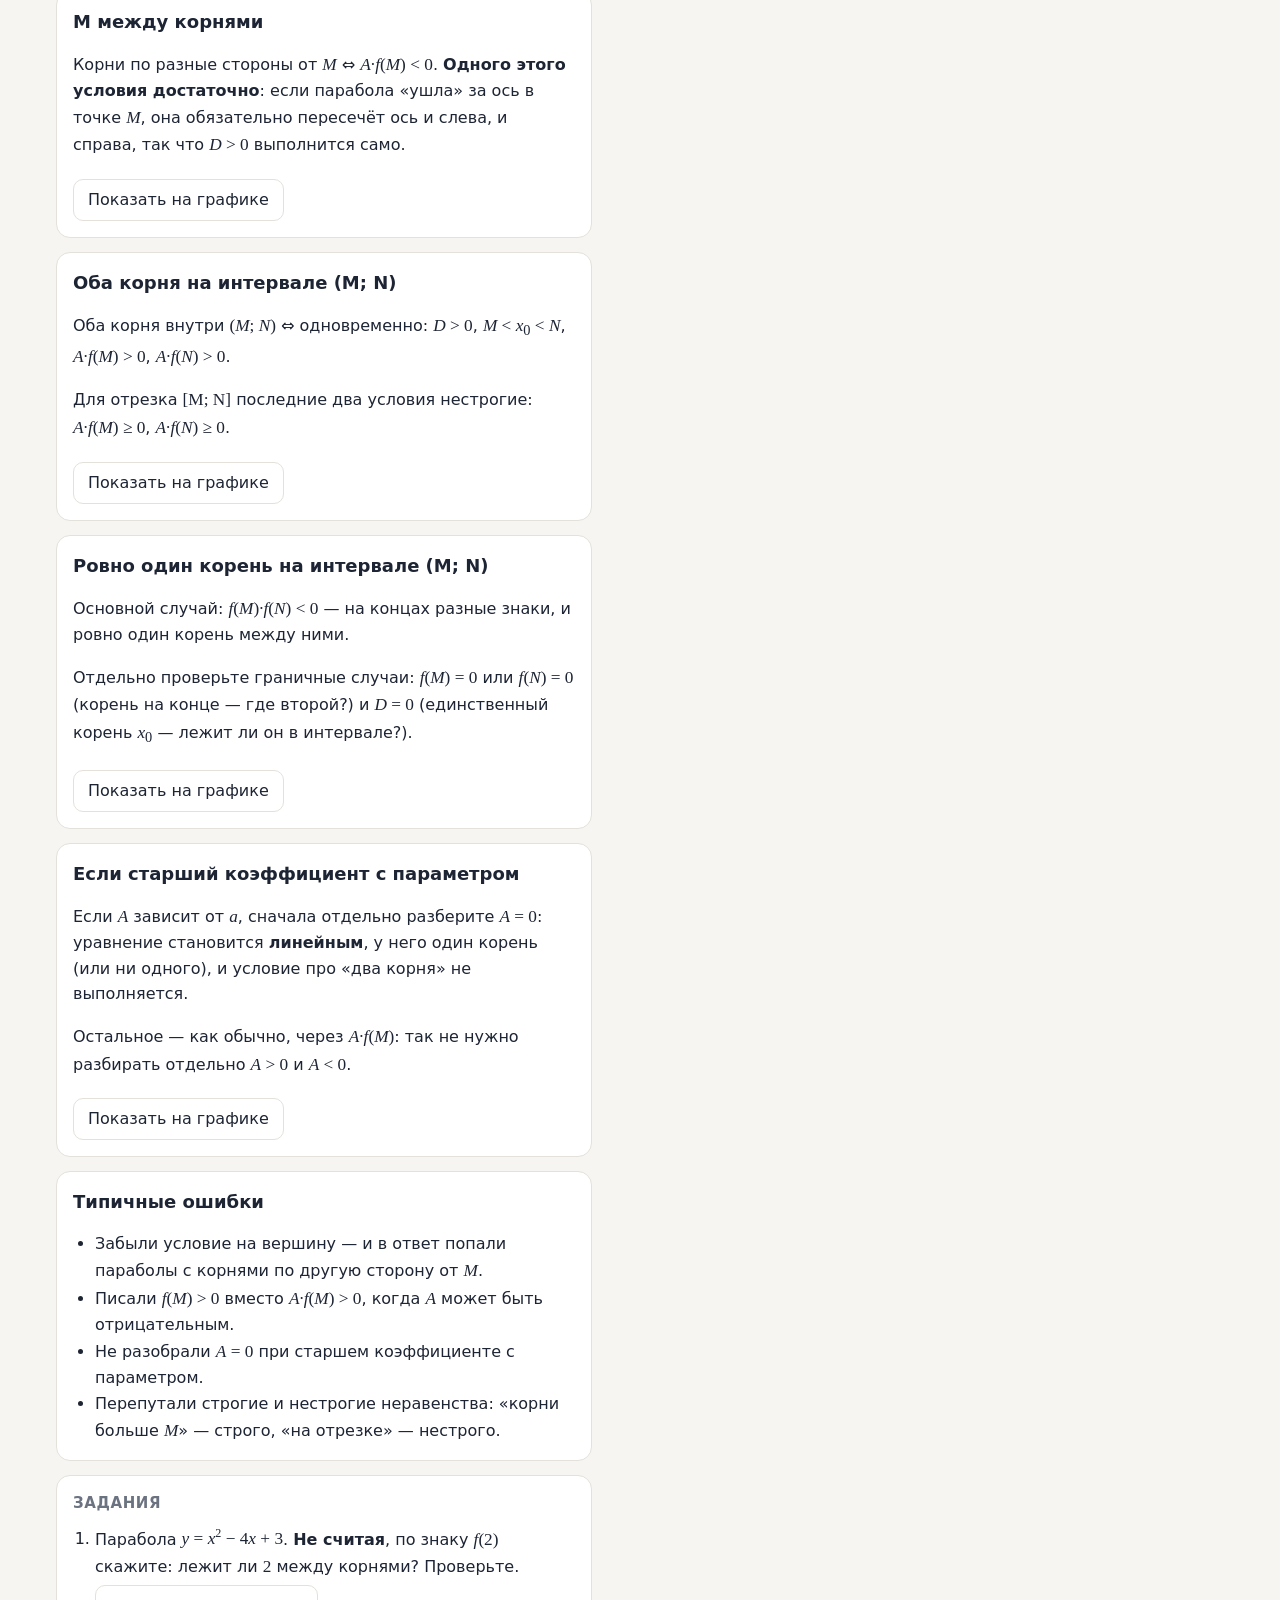
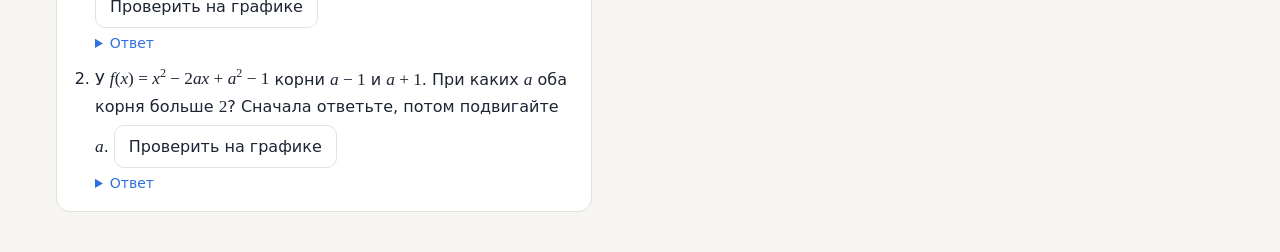
==== commit c404104f: "Задачи с параметром: метод в плоскости (x; a), подробные решения Новая подтема «Метод в плоскости (x" ====
--- a/labs/parameters/index.html
+++ b/labs/parameters/index.html
@@ -59,6 +59,7 @@
 <script src="topics/quad-roots.js"></script>
 <script src="topics/circle-line.js"></script>
 <script src="topics/graph-xy.js"></script>
+<script src="topics/graph-xa.js"></script>
 <script src="bank/teacher.js"></script>
 <script src="app.js"></script>
 </body>
--- a/shared/style.css
+++ b/shared/style.css
@@ -14,6 +14,7 @@
   --target: #a24bd6;      /* график-цель */
   --radius: 14px;
   --font: "Inter", system-ui, -apple-system, "Segoe UI", Roboto, sans-serif;
+  --font-math: "Cambria Math", "STIX Two Math", "Times New Roman", serif;   /* формулы */
 }
 @media (prefers-color-scheme: dark) {
   :root {
@@ -93,12 +94,17 @@
 
 /* Формула */
 .formula {
-  font-family: "Cambria Math", "STIX Two Math", "Times New Roman", serif;
+  font-family: var(--font-math);
   font-size: clamp(22px, 3.2vw, 30px); text-align: center; padding: 6px 0 2px;
   white-space: nowrap; overflow-x: auto;
 }
 .formula .p { color: var(--warm); font-weight: 700; }
 .formula .q { color: var(--warm); font-weight: 700; }
+/* Математическая запись: .math — шрифт формул; дробь — <span class="frac"><span>5π</span><span>6</span></span> */
+.math { font-family: var(--font-math); }
+.frac { display: inline-flex; flex-direction: column; vertical-align: middle; text-align: center; font-size: .8em; line-height: 1.15; }
+.frac > span:first-child { border-bottom: 1.5px solid currentColor; padding: 0 4px; }
+.frac > span:last-child { padding: 0 4px; }
 .verdict { text-align: center; color: var(--muted); font-size: 15px; min-height: 1.5em; }
 .verdict b { color: var(--warm); }
 
@@ -108,6 +114,8 @@
   width: 100%; height: auto; max-height: calc(100vh - 230px); min-height: 300px;
   display: block; margin: 0 auto; touch-action: none; user-select: none;
 }
+/* Модель, которую сейчас не тащат пальцем, не должна мешать прокрутке страницы на телефоне */
+.plot.static { touch-action: auto; }
 @media (max-width: 820px) { .plot { max-height: 55vh; min-height: 0; } }
 .legend { display: flex; gap: 14px; flex-wrap: wrap; font-size: 13px; color: var(--muted); justify-content: center; }
 .legend span::before {
@@ -119,6 +127,30 @@
 .legend .l-ghost::before { border-top-style: dashed; }
 .legend .l-target { color: var(--target); }
 .legend .l-target::before { border-top-style: dotted; }
+
+/* Тренировка: вопрос, поле ответа с кнопками-символами, строка итога, варианты ответа */
+.question { font-size: 15px; margin: 10px 0 8px; }
+.question .math { font-size: 22px; white-space: nowrap; }
+.ans-row { display: flex; gap: 6px; }
+.ans-row input { flex: 1 1 auto; min-width: 0; padding: 8px 12px; border-radius: 10px;
+  border: 1px solid var(--line); background: var(--panel); font-size: 18px; }
+.keys { display: flex; gap: 6px; margin-top: 8px; flex-wrap: wrap; }
+.keys .btn { min-width: 44px; font-size: 18px; padding: 4px 10px; }
+.status { font-size: 15px; min-height: 1.5em; margin-top: 8px; }
+.status.win { color: var(--good); font-weight: 700; }
+.status.miss { color: var(--warm); }
+.opts { display: grid; gap: 6px; margin-top: 10px; }
+.opts:empty { display: none; }
+.opt { text-align: left; font-family: var(--font-math); font-size: 18px; }
+.opt.right { border: 2px solid var(--good); }
+.opt.wrong { border: 2px solid var(--warm); }
+.opt:disabled { cursor: default; color: var(--ink); }
+
+/* Шаги разбора: прошедшие — серые, текущий — с синей чертой */
+.steps { display: grid; gap: 8px; margin: 10px 0; padding: 0; list-style: none; }
+.steps li { border-left: 3px solid var(--line); padding: 4px 0 4px 12px; color: var(--muted); }
+.steps li.cur { border-color: var(--accent); color: var(--ink); }
+.steps li.cur::marker { color: var(--accent); }
 
 /* Задания */
 .tasks ol { margin: 0; padding-left: 22px; display: grid; gap: 10px; }
@@ -144,3 +176,8 @@
 .tag { display: inline-block; font-size: 12px; padding: 2px 8px; border-radius: 999px;
   background: var(--accent-soft); color: var(--accent); margin-right: 4px; }
 .empty { color: var(--muted); }
+
+/* Вкладки разделов («Теория / Разборы / …»), заглушка вместо модели до ответа, мелкая подпись к задаче */
+.tabs .chip { font-weight: 600; }
+.hidden-stage { text-align: center; color: var(--muted); padding: 40px 16px; }
+.src-note { font-size: 13px; color: var(--muted); }
--- a/labs/parameters/param.css
+++ b/labs/parameters/param.css
@@ -30,7 +30,6 @@
   .pl-stage .plot { max-height: 46vh; min-height: 0; }
 }
 @media (max-width: 860px) { .pl-stage { position: static; } }
-.tabs .chip { font-weight: 600; }
 
 .memo-sec.active { border-color: var(--accent); }
 .memo-sec h3, .ex h3 { margin: 0 0 8px; font-size: 18px; }
@@ -40,10 +39,6 @@
 .system .brace { width: 12px; flex: none; min-height: 2.6em; }
 .system .rows { display: grid; gap: 8px; align-content: center; justify-items: start; padding: 3px 0; }
 
-.steps { display: grid; gap: 8px; margin: 10px 0; padding: 0; list-style: none; }
-.steps li { border-left: 3px solid var(--line); padding: 4px 0 4px 12px; color: var(--muted); }
-.steps li.cur { border-color: var(--accent); color: var(--ink); }
-.steps li.cur::marker { color: var(--accent); }
 
 .eqs { display: flex; flex-wrap: wrap; gap: 4px 16px; justify-content: center; font-size: 17px; }
 .eqs .p0 { color: var(--accent); } .eqs .p1 { color: var(--warm); }
@@ -54,7 +49,6 @@
 .map { width: 100%; height: auto; display: block; touch-action: none; cursor: pointer; }
 .map-legend { display: flex; gap: 12px; flex-wrap: wrap; font-size: 12px; color: var(--muted); justify-content: center; }
 .map-legend i { display: inline-block; width: 14px; height: 8px; border-radius: 2px; margin-right: 4px; vertical-align: middle; }
-.hidden-stage { text-align: center; color: var(--muted); padding: 40px 16px; }
 
 .answer-box { display: grid; gap: 8px; }
 .answer-box input { width: 100%; padding: 10px 12px; border-radius: 10px; border: 1px solid var(--line); background: var(--panel); font-size: 18px; }
@@ -66,7 +60,6 @@
 .verdict-box.ok { background: color-mix(in srgb, var(--good) 15%, transparent); color: var(--good); }
 .verdict-box.bad { background: color-mix(in srgb, #e5484d 14%, transparent); color: #d4483b; }
 .verdict-box .right { display: block; font-weight: 400; color: var(--ink); margin-top: 4px; }
-.src-note { font-size: 13px; color: var(--muted); }
 
 /* приближение графика */
 .zoom-row { display: flex; gap: 6px; align-items: center; flex-wrap: wrap; justify-content: flex-end; margin: 6px 0 2px; }
